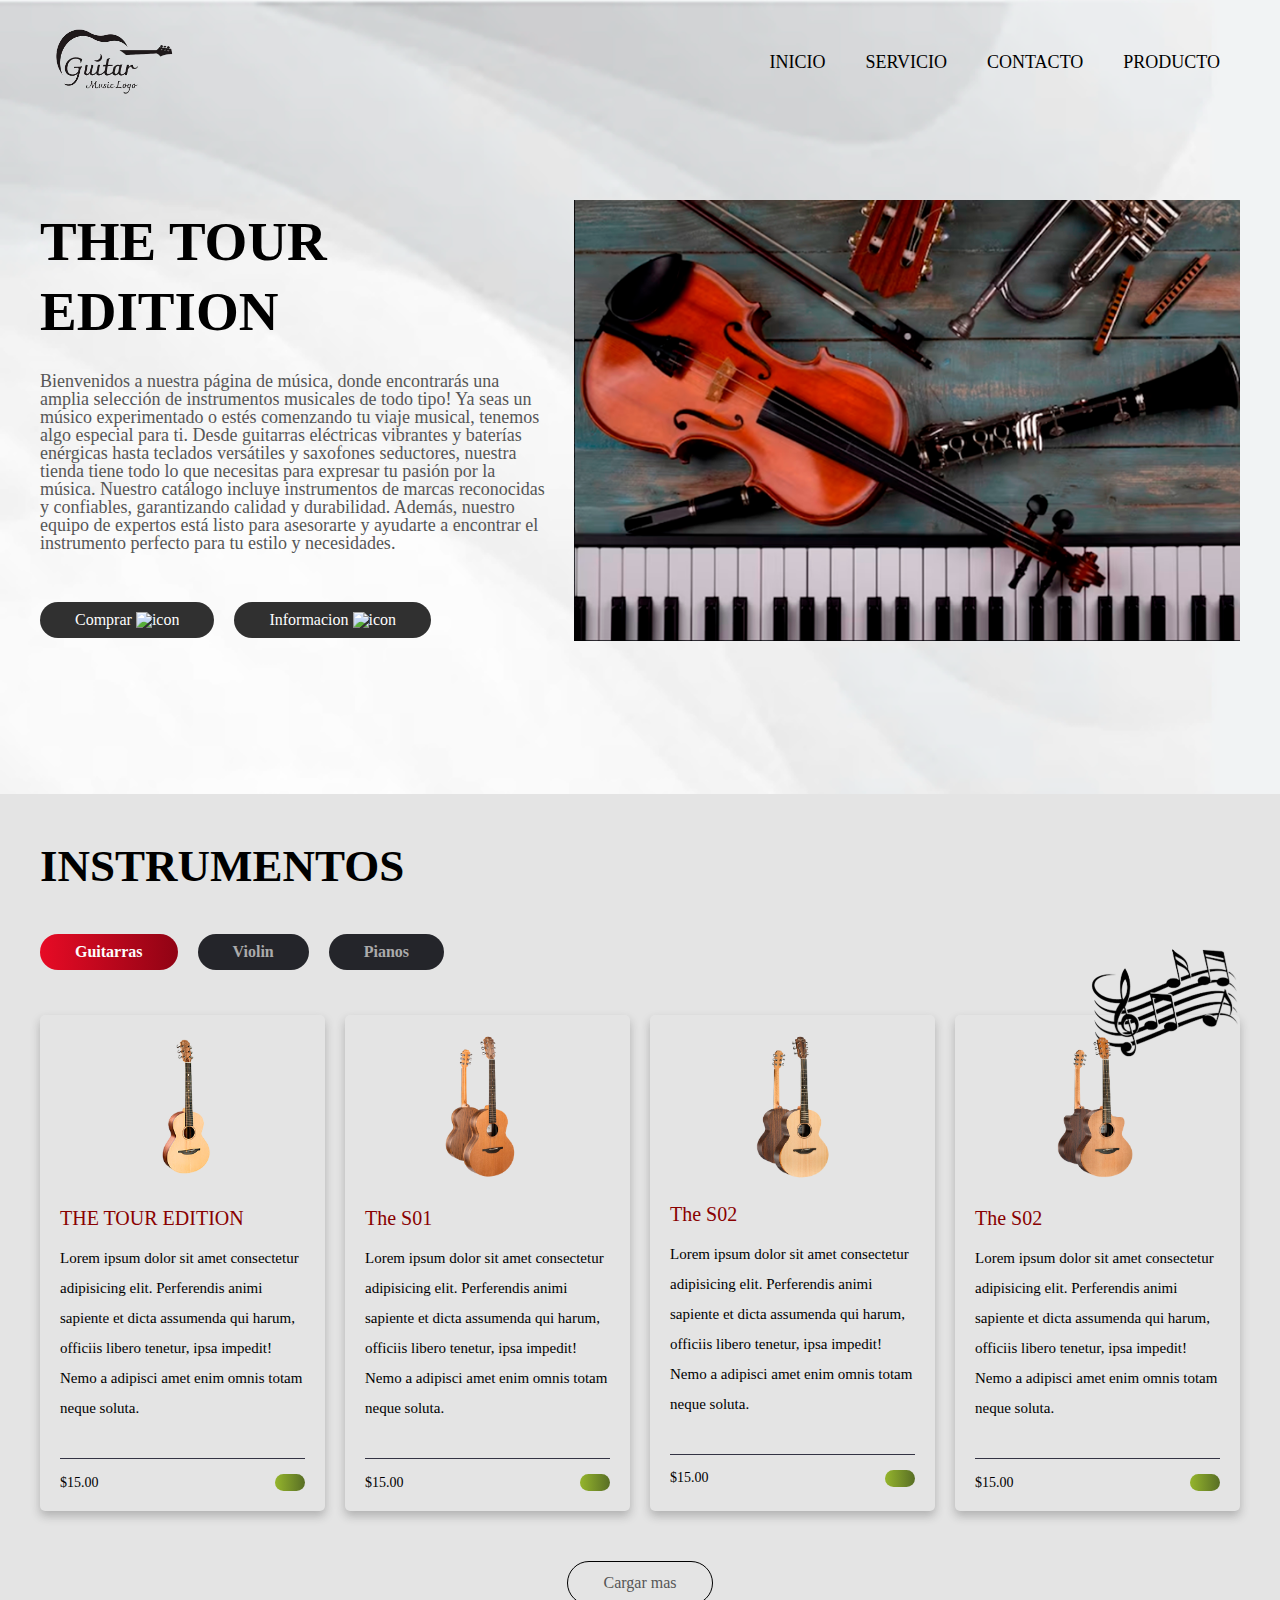
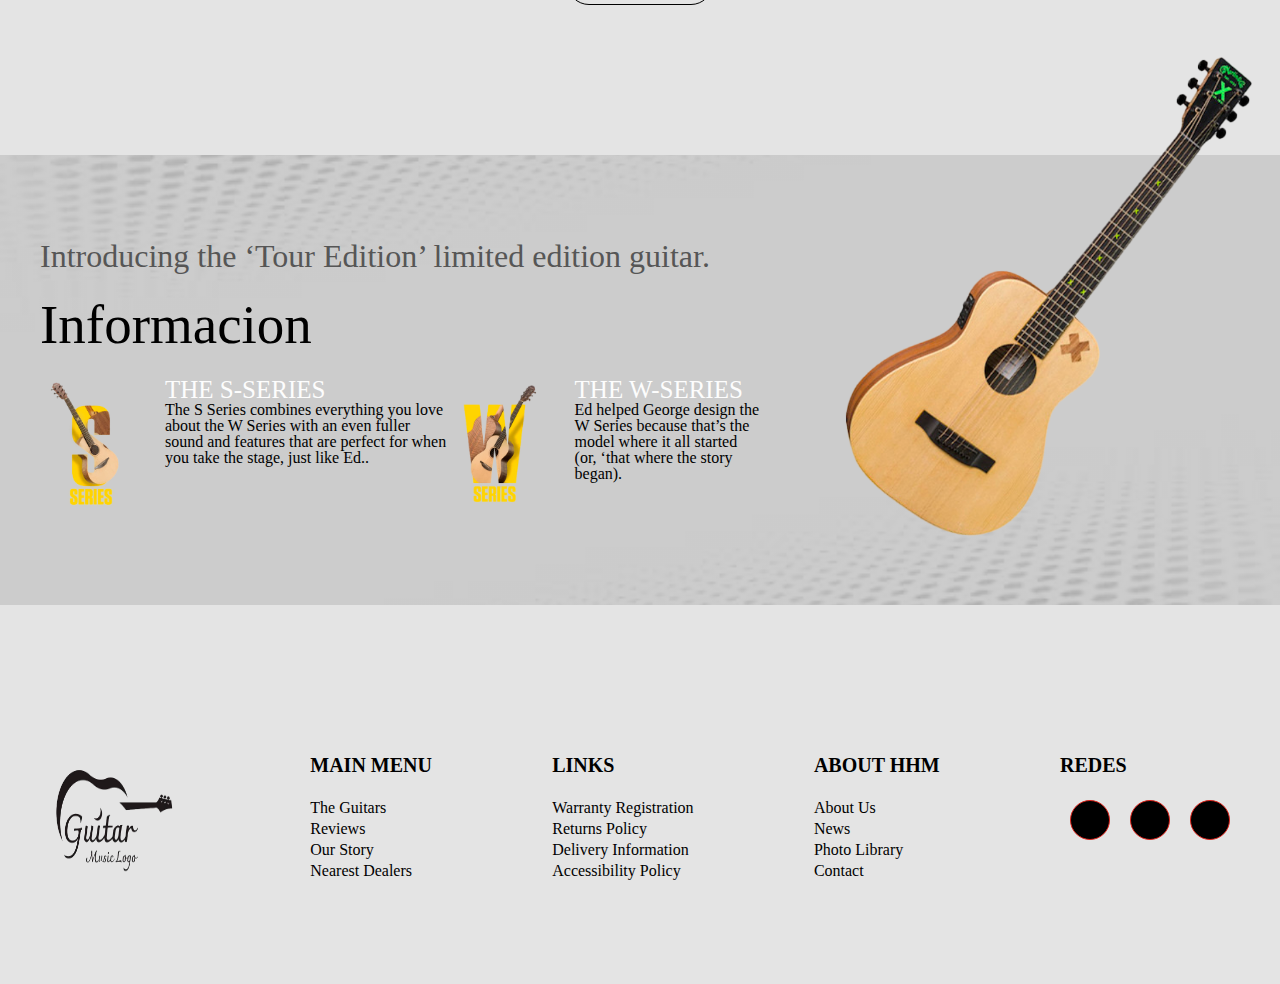
==== index.html @ 5d6569d9 "Rename pagina.html to index.html" ====
<!DOCTYPE html>
<html lang="es">

<head>
    <meta charset="UTF-8">
    <TItle>Pagina</TItle>
    <link rel="stylesheet" href="reset.css">
    <link rel="stylesheet" href="practica.css">
</head>

<body>
    <header>
        <div class="menu container">
            <a href="#"><img src="imagenes/logo.png" class="logo" alt="logo"></a>
            <input type="checkbox" id="menu">
            <label for="menu"><img src="images/menu.png" class="menu-icono" alt="menu-logo"></label>
            <nav class="navbar">
                <ul>
                    <li><a href="#">Inicio</a></li>
                    <li><a href="#">Servicio</a></li>
                    <li><a href="#">Contacto</a></li>
                    <li><a href="#">Producto</a></li>
                </ul>
            </nav>
        </div>

        <div class="header-content container">
            <div class="header-txt">
                <h1>THE TOUR EDITION</h1>
                <p>
                    Bienvenidos a nuestra página de música, donde encontrarás una amplia selección de instrumentos
                    musicales de todo tipo! Ya seas un músico experimentado o estés comenzando tu viaje musical, tenemos
                    algo especial para ti. Desde guitarras eléctricas vibrantes y baterías enérgicas hasta teclados
                    versátiles y saxofones seductores, nuestra tienda tiene todo lo que necesitas para expresar tu
                    pasión por la música. Nuestro catálogo incluye instrumentos de marcas reconocidas y confiables,
                    garantizando calidad y durabilidad. Además, nuestro equipo de expertos está listo para asesorarte y
                    ayudarte a encontrar el instrumento perfecto para tu estilo y necesidades.
                </p>

                <div class="botones">
                    <a href="#" class="btn-1">Comprar <img class="icon" src="images/car.svg" alt="icon"></a>
                    <a href="#" class="btn-2">Informacion <img class="icon" src="images/arrow.svg" alt="icon"></a>
                </div>
            </div>
            <div class="header-img">
                <img src="imagenes/instrumentos.png" class="instrumento" alt="instrumento">
            </div>
        </div>

    </header>

    <main class="product-menu">
        <div class="container">


            <div class="product">
                <h2 class="title">Instrumentos</h2>
                <img class="nota" src="imagenes/nota.png" alt="">
            </div>

            <div class="menu-nav">
                <div id="pro1" class="tab active">Guitarras</div>
                <div id="pro2" class="tab">Violin</div>
                <div id="pro3" class="tab">Pianos</div>
            </div>

            <div class="pro1 tab-content">
                <div class="box-container-1">

                    <div class="box-1">
                        <div class="image">
                            <img src="imagenes/guitarra.png" alt="">
                        </div>
                        <div class="content">
                            <h3>THE TOUR EDITION</h3>
                            <p>Lorem ipsum dolor sit amet consectetur adipisicing elit. Perferendis animi sapiente et
                                dicta assumenda qui harum, officiis libero tenetur, ipsa impedit! Nemo a adipisci amet
                                enim omnis totam neque soluta.</p>
                            <div class="icons">
                                <span class="price">$15.00</span>
                                <span class="buy"><img src="images/car.svg" alt=""></span>
                            </div>
                        </div>
                    </div>
                    <div class="box-1">
                        <div class="image">
                            <img src="imagenes/guitarra2.png" alt="">
                        </div>
                        <div class="content">
                            <h3>The S01</h3>
                            <p>Lorem ipsum dolor sit amet consectetur adipisicing elit. Perferendis animi sapiente et
                                dicta assumenda qui harum, officiis libero tenetur, ipsa impedit! Nemo a adipisci amet
                                enim omnis totam neque soluta.</p>
                            <div class="icons">
                                <span class="price">$15.00</span>
                                <span class="buy"><img src="images/car.svg" alt=""></span>
                            </div>
                        </div>
                    </div>
                    <div class="box-1">
                        <div class="image">
                            <img src="imagenes/guitarra3.png" alt="">
                        </div>
                        <div class="content">
                            <h3>The S02</h3>
                            <p>Lorem ipsum dolor sit amet consectetur adipisicing elit. Perferendis animi sapiente et
                                dicta assumenda qui harum, officiis libero tenetur, ipsa impedit! Nemo a adipisci amet
                                enim omnis totam neque soluta.</p>
                            <div class="icons">
                                <span class="price">$15.00</span>
                                <span class="buy"><img src="images/car.svg" alt=""></span>
                            </div>
                        </div>
                    </div>
                    <div class="box-1">
                        <div class="image">
                            <img src="imagenes/guitarra4.png" alt="">
                        </div>
                        <div class="content">
                            <h3>The S02</h3>
                            <p>Lorem ipsum dolor sit amet consectetur adipisicing elit. Perferendis animi sapiente et
                                dicta assumenda qui harum, officiis libero tenetur, ipsa impedit! Nemo a adipisci amet
                                enim omnis totam neque soluta.</p>
                            <div class="icons">
                                <span class="price">$15.00</span>
                                <span class="buy"><img src="images/car.svg" alt=""></span>
                            </div>
                        </div>
                    </div>
                    <div class="box-1">
                        <div class="image">
                            <img src="imagenes/guitarra5.png" alt="">
                        </div>
                        <div class="content">
                            <h3>The S03</h3>
                            <p>Lorem ipsum dolor sit amet consectetur adipisicing elit. Perferendis animi sapiente et
                                dicta assumenda qui harum, officiis libero tenetur, ipsa impedit! Nemo a adipisci amet
                                enim omnis totam neque soluta.</p>
                            <div class="icons">
                                <span class="price">$15.00</span>
                                <span class="buy"><img src="images/car.svg" alt=""></span>
                            </div>
                        </div>
                    </div>
                    <div class="box-1">
                        <div class="image">
                            <img src="imagenes/guitarra6.png" alt="">
                        </div>
                        <div class="content">
                            <h3>The S04</h3>
                            <p>Lorem ipsum dolor sit amet consectetur adipisicing elit. Perferendis animi sapiente et
                                dicta assumenda qui harum, officiis libero tenetur, ipsa impedit! Nemo a adipisci amet
                                enim omnis totam neque soluta.</p>
                            <div class="icons">
                                <span class="price">$15.00</span>
                                <span class="buy"><img src="images/car.svg" alt=""></span>
                            </div>
                        </div>
                    </div>
                    <div class="box-1">
                        <div class="image">
                            <img src="imagenes/guitarra7.png" alt="">
                        </div>
                        <div class="content">
                            <h3>THE EQUALS EDITION</h3>
                            <p>Lorem ipsum dolor sit amet consectetur adipisicing elit. Perferendis animi sapiente et
                                dicta assumenda qui harum, officiis libero tenetur, ipsa impedit! Nemo a adipisci amet
                                enim omnis totam neque soluta.</p>
                            <div class="icons">
                                <span class="price">$15.00</span>
                                <span class="buy"><img src="images/car.svg" alt=""></span>
                            </div>
                        </div>
                    </div>
                    <div class="box-1">
                        <div class="image">
                            <img src="imagenes/guitarra8.png"">
                            </div>
                            <div class=" content">
                            <h3>The W01</h3>
                            <p>Lorem ipsum dolor sit amet consectetur adipisicing elit. Perferendis animi sapiente et
                                dicta assumenda qui harum, officiis libero tenetur, ipsa impedit! Nemo a adipisci amet
                                enim omnis totam neque soluta.</p>
                            <div class="icons">
                                <span class="price">$15.00</span>
                                <span class="buy"><img src="images/car.svg" alt=""></span>
                            </div>
                        </div>
                    </div>
                    <div class="box-1">
                        <div class="image">
                            <img src="imagenes/guitarra9.png" alt="">
                        </div>
                        <div class="content">
                            <h3>The W02</h3>
                            <p>Lorem ipsum dolor sit amet consectetur adipisicing elit. Perferendis animi sapiente et
                                dicta assumenda qui harum, officiis libero tenetur, ipsa impedit! Nemo a adipisci amet
                                enim omnis totam neque soluta.</p>
                            <div class="icons">
                                <span class="price">$15.00</span>
                                <span class="buy"><img src="images/car.svg" alt=""></span>
                            </div>
                        </div>
                    </div>
                    <div class="box-1">
                        <div class="image">
                            <img src="imagenes/guitarra10.png" alt="">
                        </div>
                        <div class="content">
                            <h3>The W03</h3>
                            <p>Lorem ipsum dolor sit amet consectetur adipisicing elit. Perferendis animi sapiente et
                                dicta assumenda qui harum, officiis libero tenetur, ipsa impedit! Nemo a adipisci amet
                                enim omnis totam neque soluta.</p>
                            <div class="icons">
                                <span class="price">$15.00</span>
                                <span class="buy"><img src="images/car.svg" alt=""></span>
                            </div>
                        </div>
                    </div>

                </div>
                <center>
                    <div class="load-more" id="load-more-1">Cargar mas</div>
                </center>
            </div>

            <div class="pro2 tab-content">
                <div class="box-container-2">

                    <div class="box-2">
                        <div class="image">
                            <img src="imagenes/Violin1.png" alt="">
                        </div>
                        <div class="content">
                            <h3>Violin</h3>
                            <p>Lorem ipsum dolor sit amet consectetur adipisicing elit. Perferendis animi sapiente et
                                dicta assumenda qui harum, officiis libero tenetur, ipsa impedit! Nemo a adipisci amet
                                enim omnis totam neque soluta.</p>
                            <div class="icons">
                                <span class="price">$15.00</span>
                                <span class="buy"><img src="images/car.svg" alt=""></span>
                            </div>
                        </div>
                    </div>
                    <div class="box-2">
                        <div class="image">
                            <img src="imagenes/Violin1.png" alt="">
                        </div>
                        <div class="content">
                            <h3>Violin</h3>
                            <p>Lorem ipsum dolor sit amet consectetur adipisicing elit. Perferendis animi sapiente et
                                dicta assumenda qui harum, officiis libero tenetur, ipsa impedit! Nemo a adipisci amet
                                enim omnis totam neque soluta.</p>
                            <div class="icons">
                                <span class="price">$15.00</span>
                                <span class="buy"><img src="images/car.svg" alt=""></span>
                            </div>
                        </div>
                    </div>
                    <div class="box-2">
                        <div class="image">
                            <img src="imagenes/Violin1.png" alt="">
                        </div>
                        <div class="content">
                            <h3>Violin</h3>
                            <p>Lorem ipsum dolor sit amet consectetur adipisicing elit. Perferendis animi sapiente et
                                dicta assumenda qui harum, officiis libero tenetur, ipsa impedit! Nemo a adipisci amet
                                enim omnis totam neque soluta.</p>
                            <div class="icons">
                                <span class="price">$15.00</span>
                                <span class="buy"><img src="images/car.svg" alt=""></span>
                            </div>
                        </div>
                    </div>
                    <div class="box-2">
                        <div class="image">
                            <img src="imagenes/Violin1.png" alt="">
                        </div>
                        <div class="content">
                            <h3>Violin</h3>
                            <p>Lorem ipsum dolor sit amet consectetur adipisicing elit. Perferendis animi sapiente et
                                dicta assumenda qui harum, officiis libero tenetur, ipsa impedit! Nemo a adipisci amet
                                enim omnis totam neque soluta.</p>
                            <div class="icons">
                                <span class="price">$15.00</span>
                                <span class="buy"><img src="images/car.svg" alt=""></span>
                            </div>
                        </div>
                    </div>
                    <div class="box-2">
                        <div class="image">
                            <img src="imagenes/Violin1.png" alt="">
                        </div>
                        <div class="content">
                            <h3>Violin</h3>
                            <p>Lorem ipsum dolor sit amet consectetur adipisicing elit. Perferendis animi sapiente et
                                dicta assumenda qui harum, officiis libero tenetur, ipsa impedit! Nemo a adipisci amet
                                enim omnis totam neque soluta.</p>
                            <div class="icons">
                                <span class="price">$15.00</span>
                                <span class="buy"><img src="images/car.svg" alt=""></span>
                            </div>
                        </div>
                    </div>
                    <div class="box-2">
                        <div class="image">
                            <img src="imagenes/Violin1.png" alt="">
                        </div>
                        <div class="content">
                            <h3>Violin</h3>
                            <p>Lorem ipsum dolor sit amet consectetur adipisicing elit. Perferendis animi sapiente et
                                dicta assumenda qui harum, officiis libero tenetur, ipsa impedit! Nemo a adipisci amet
                                enim omnis totam neque soluta.</p>
                            <div class="icons">
                                <span class="price">$15.00</span>
                                <span class="buy"><img src="images/car.svg" alt=""></span>
                            </div>
                        </div>
                    </div>
                    <div class="box-2">
                        <div class="image">
                            <img src="imagenes/Violin1.png" alt="">
                        </div>
                        <div class="content">
                            <h3>Violin</h3>
                            <p>Lorem ipsum dolor sit amet consectetur adipisicing elit. Perferendis animi sapiente et
                                dicta assumenda qui harum, officiis libero tenetur, ipsa impedit! Nemo a adipisci amet
                                enim omnis totam neque soluta.</p>
                            <div class="icons">
                                <span class="price">$15.00</span>
                                <span class="buy"><img src="images/car.svg" alt=""></span>
                            </div>
                        </div>
                    </div>
                    <div class="box-2">
                        <div class="image">
                            <img src="imagenes/Violin1.png" alt="">
                        </div>
                        <div class="content">
                            <h3>Violin</h3>
                            <p>Lorem ipsum dolor sit amet consectetur adipisicing elit. Perferendis animi sapiente et
                                dicta assumenda qui harum, officiis libero tenetur, ipsa impedit! Nemo a adipisci amet
                                enim omnis totam neque soluta.</p>
                            <div class="icons">
                                <span class="price">$15.00</span>
                                <span class="buy"><img src="images/car.svg" alt=""></span>
                            </div>
                        </div>
                    </div>
                    <div class="box-2">
                        <div class="image">
                            <img src="imagenes/Violin1.png" alt="">
                        </div>
                        <div class="content">
                            <h3>Violin</h3>
                            <p>Lorem ipsum dolor sit amet consectetur adipisicing elit. Perferendis animi sapiente et
                                dicta assumenda qui harum, officiis libero tenetur, ipsa impedit! Nemo a adipisci amet
                                enim omnis totam neque soluta.</p>
                            <div class="icons">
                                <span class="price">$15.00</span>
                                <span class="buy"><img src="images/car.svg" alt=""></span>
                            </div>
                        </div>
                    </div>
                    <div class="box-2">
                        <div class="image">
                            <img src="imagenes/Violin1.png" alt="">
                        </div>
                        <div class="content">
                            <h3>Violin</h3>
                            <p>Lorem ipsum dolor sit amet consectetur adipisicing elit. Perferendis animi sapiente et
                                dicta assumenda qui harum, officiis libero tenetur, ipsa impedit! Nemo a adipisci amet
                                enim omnis totam neque soluta.</p>
                            <div class="icons">
                                <span class="price">$15.00</span>
                                <span class="buy"><img src="images/car.svg" alt=""></span>
                            </div>
                        </div>
                    </div>

                </div>
                <center>
                    <div class="load-more" id="load-more-2">Cargar mas</div>
                </center>
            </div>

            <div class="pro3 tab-content">
                <div class="box-container-3">

                    <div class="box-3">
                        <div class="image">
                            <img src="imagenes/piano1.png">
                        </div>
                        <div class="content">
                            <h3>Piano</h3>
                            <p>Lorem ipsum dolor sit amet consectetur adipisicing elit. Perferendis animi sapiente et
                                dicta assumenda qui harum, officiis libero tenetur, ipsa impedit! Nemo a adipisci amet
                                enim omnis totam neque soluta.</p>
                            <div class="icons">
                                <span class="price">$15.00</span>
                                <span class="buy"><img src="images/car.svg" alt=""></span>
                            </div>
                        </div>
                    </div>
                    <div class="box-3">
                        <div class="image">
                            <img src="imagenes/piano1.png">
                        </div>
                        <div class="content">
                            <h3>Piano</h3>
                            <p>Lorem ipsum dolor sit amet consectetur adipisicing elit. Perferendis animi sapiente et
                                dicta assumenda qui harum, officiis libero tenetur, ipsa impedit! Nemo a adipisci amet
                                enim omnis totam neque soluta.</p>
                            <div class="icons">
                                <span class="price">$15.00</span>
                                <span class="buy"><img src="images/car.svg" alt=""></span>
                            </div>
                        </div>
                    </div>
                    <div class="box-3">
                        <div class="image">
                            <img src="imagenes/piano1.png">
                        </div>
                        <div class="content">
                            <h3>Piano</h3>
                            <p>Lorem ipsum dolor sit amet consectetur adipisicing elit. Perferendis animi sapiente et
                                dicta assumenda qui harum, officiis libero tenetur, ipsa impedit! Nemo a adipisci amet
                                enim omnis totam neque soluta.</p>
                            <div class="icons">
                                <span class="price">$15.00</span>
                                <span class="buy"><img src="images/car.svg" alt=""></span>
                            </div>
                        </div>
                    </div>
                    <div class="box-3">
                        <div class="image">
                            <img src="imagenes/piano1.png">
                        </div>
                        <div class="content">
                            <h3>Piano</h3>
                            <p>Lorem ipsum dolor sit amet consectetur adipisicing elit. Perferendis animi sapiente et
                                dicta assumenda qui harum, officiis libero tenetur, ipsa impedit! Nemo a adipisci amet
                                enim omnis totam neque soluta.</p>
                            <div class="icons">
                                <span class="price">$15.00</span>
                                <span class="buy"><img src="images/car.svg" alt=""></span>
                            </div>
                        </div>
                    </div>
                    <div class="box-3">
                        <div class="image">
                            <img src="imagenes/piano1.png">
                        </div>
                        <div class="content">
                            <h3>Piano</h3>
                            <p>Lorem ipsum dolor sit amet consectetur adipisicing elit. Perferendis animi sapiente et
                                dicta assumenda qui harum, officiis libero tenetur, ipsa impedit! Nemo a adipisci amet
                                enim omnis totam neque soluta.</p>
                            <div class="icons">
                                <span class="price">$15.00</span>
                                <span class="buy"><img src="images/car.svg" alt=""></span>
                            </div>
                        </div>
                    </div>
                    <div class="box-3">
                        <div class="image">
                            <img src="imagenes/piano1.png">
                        </div>
                        <div class="content">
                            <h3>Piano</h3>
                            <p>Lorem ipsum dolor sit amet consectetur adipisicing elit. Perferendis animi sapiente et
                                dicta assumenda qui harum, officiis libero tenetur, ipsa impedit! Nemo a adipisci amet
                                enim omnis totam neque soluta.</p>
                            <div class="icons">
                                <span class="price">$15.00</span>
                                <span class="buy"><img src="images/car.svg" alt=""></span>
                            </div>
                        </div>
                    </div>
                    <div class="box-3">
                        <div class="image">
                            <img src="imagenes/piano1.png">
                        </div>
                        <div class="content">
                            <h3>Piano</h3>
                            <p>Lorem ipsum dolor sit amet consectetur adipisicing elit. Perferendis animi sapiente et
                                dicta assumenda qui harum, officiis libero tenetur, ipsa impedit! Nemo a adipisci amet
                                enim omnis totam neque soluta.</p>
                            <div class="icons">
                                <span class="price">$15.00</span>
                                <span class="buy"><img src="images/car.svg" alt=""></span>
                            </div>
                        </div>
                    </div>
                    <div class="box-3">
                        <div class="image">
                            <img src="imagenes/piano1.png">
                        </div>
                        <div class="content">
                            <h3>Piano</h3>
                            <p>Lorem ipsum dolor sit amet consectetur adipisicing elit. Perferendis animi sapiente et
                                dicta assumenda qui harum, officiis libero tenetur, ipsa impedit! Nemo a adipisci amet
                                enim omnis totam neque soluta.</p>
                            <div class="icons">
                                <span class="price">$15.00</span>
                                <span class="buy"><img src="images/car.svg" alt=""></span>
                            </div>
                        </div>
                    </div>
                    <div class="box-3">
                        <div class="image">
                            <img src="imagenes/piano1.png">
                        </div>
                        <div class="content">
                            <h3>Piano</h3>
                            <p>Lorem ipsum dolor sit amet consectetur adipisicing elit. Perferendis animi sapiente et
                                dicta assumenda qui harum, officiis libero tenetur, ipsa impedit! Nemo a adipisci amet
                                enim omnis totam neque soluta.</p>
                            <div class="icons">
                                <span class="price">$15.00</span>
                                <span class="buy"><img src="images/car.svg" alt=""></span>
                            </div>
                        </div>
                    </div>
                    <div class="box-3">
                        <div class="image">
                            <img src="imagenes/piano1.png">
                        </div>
                        <div class="content">
                            <h3>Piano</h3>
                            <p>Lorem ipsum dolor sit amet consectetur adipisicing elit. Perferendis animi sapiente et
                                dicta assumenda qui harum, officiis libero tenetur, ipsa impedit! Nemo a adipisci amet
                                enim omnis totam neque soluta.</p>
                            <div class="icons">
                                <span class="price">$15.00</span>
                                <span class="buy"><img src="images/car.svg" alt=""></span>
                            </div>
                        </div>
                    </div>

                </div>
                <center>
                    <div class="load-more" id="load-more-3">Cargar mas</div>
                </center>
            </div>


        </div>
    </main>

    <section class="info">
        <div class="info-content container">

            <div class="info-txt">
                <p>Introducing the ‘Tour Edition’ limited edition guitar.</p>
                <h2>Informacion</h2>

                <div class="info-sec">

                    <div class="info-1">
                        <img src="imagenes/info1.png" alt="">
                        <div class="info-2">
                            <h3>THE S-SERIES</h3>
                            <p>
                                The S Series combines everything you love about the W Series with an even fuller sound and features that are perfect for when you take the stage, just like Ed..
                            </p>
                        </div>
                    </div>
                    <div class="info-1">
                        <img src="imagenes/info2.png" alt="">
                        <div class="info-2">
                            <h3>THE W-SERIES</h3>
                            <p>
                                Ed helped George design the W Series because that’s the model where it all started (or, ‘that where the story began). 
                            </p>
                        </div>
                    </div>

                </div>

            </div>

            <div class="info-img">
                <img src="imagenes/ima2.png" alt="">
            </div>

        </div>
    </section>

    <footer class="footer container">

        <img class="logo-2" src="imagenes/logo.png" alt="">

        <div class="links">
            <h4>MAIN MENU</h4>
            <ul>
                <li><a href="#">The Guitars</a></li>
                <li><a href="#">Reviews</a></li>
                <li><a href="#">Our Story</a></li>
                <li><a href="#">Nearest Dealers</a></li>
            </ul>

        </div>

        <div class="links">
            <h4>LINKS</h4>
            <ul>
                <li><a href="#">Warranty Registration</a></li>
                <li><a href="#">Returns Policy</a></li>
                <li><a href="#">Delivery Information</a></li>
                <li><a href="#">Accessibility Policy</a></li>
            </ul>

        </div>

        <div class="links">
            <h4>ABOUT HHM</h4>
            <ul>
                <li><a href="#">About Us</a></li>
                <li><a href="#">News</a></li>
                <li><a href="#">Photo Library</a></li>
                <li><a href="#">Contact</a></li>
            </ul>

        </div>

        <div class="links">
            <h4>Redes</h4>
            <div class="socials">
                <a href="https://www.facebook.com/jhoansebastian.jhoancolorado/">
                    <div class="social">
                        <img src="images/s1.svg" alt="">
                    </div>
                </a>
                <a href="https://twitter.com/sebasti06182047">
                    <div class="social">
                        <img src="images/s2.svg" alt="">
                    </div>
                </a>
                <a href="https://www.instagram.com/jhoanmorac/">
                    <div class="social">
                        <img src="images/s3.svg" alt="">
                    </div>
                </a>
            </div>

        </div>
    </footer>

    <script src="script.js"></script>
</body>

</html>
---- practica.css ----
*{
    margin: 0;
    padding: 0;
    box-sizing: border-box;
    text-decoration: none;
}
body{
    background-color: #e4e4e4;
}
header{
    background-image: url(imagenes/bg1.png);
    background-position: center center;
    background-repeat: no-repeat;
    background-size: cover;
}
.container{
    max-width: 1200px;
    margin: 0 auto;
}
.menu{
    position: absolute;
    top: 20px;
    left: 0;
    right: 0;
    display: flex;
    align-items: center;
    justify-content: space-between;
    z-index: 1000;
}
.logo{
    width: 150px;
}
.menu .navbar ul{
    list-style: none;
}
.menu .navbar ul li{
    position: relative;
    float: left;
}
.menu .navbar ul li a{
    font-size: 18px;
    padding: 20px;
    color: #000000;
    display: block;
    text-transform: uppercase;
}
.menu .navbar ul li a:hover{
    color: #E70B25;
    font-weight: bold;
}
#menu{
    display: none;
}
.menu-icono{
    width: 25px;
}
.menu label{
    cursor: pointer;
    display: none;
}
.header-content{
    display: flex;
    align-items: center;
    padding: 200px 0 150px 0;
}
.header-txt{
    width: 48%;
    padding-right: 25px;
}
.header-txt h1{
    font-size: 55px;
    line-height: 70px;
    font-weight: 800;
    margin-bottom: 25px;
    color: #000000;
}
.header-txt p{
    font-size: 18px;
    color: #565656;
}
.header-img{
    width: 60%;
}
.instrumento{
    width: 100%;
}
.botones{
    display: flex;
    margin-top: 50px;
}
.btn-1{
    display: inline-block;
    background-color: #303030;
    padding: 10px 35px;
    margin-right: 20px;
    color: #FDFDFD;
    border-radius: 25px;
}
.btn-2{
    display: inline-block;
    background-color: #303030;
    padding: 10px 35px;
    margin-right: 20px;
    color: #FDFDFD;
    border-radius: 25px;
}
.btn-1:hover{
    background: linear-gradient(90deg, #f3031f 0%, #bc0217 100%) ;
}
.btn-2:hover{
    background: linear-gradient(90deg, #f3031f 0%, #bc0217 100%) ;
}
.icon{
    width: 20px;
}
.product-menu{
    padding: 50px 0 150px 0;
}
.title{
    color: #000000;
    font-weight: bold;
    font-size: 45px;
    text-transform: uppercase;
    margin-bottom: 45px;
}
.product{
    display: flex;
    position: relative;
}
.nota{
    right: 0;
    position: absolute;
    bottom: -130px;
    width: 150px;
}
.menu-nav{
    display: flex;
    margin-bottom:45px;

}
.tab{
    margin-right: 20px;
    text-align: center;
    padding: 10px 35px;
    border-radius: 25px;
    color:#ABABAB ;
    font-size: 16px;
    font-weight: 800;
    background-color: #24252a;
    cursor:pointer
}
.tab.active{
    background: linear-gradient(90deg, #E70B25 0%, #900314 100%);
    color: #FDFDFD;
}
.tab.active:after{
    content: "";
    position: absolute;
    width: 100%;
}
.tab-content{
    display: none;
}
.tab-content.visible{
    display: initial;
}
.box-container-1,
.box-container-2,
.box-container-3{
    display: grid;
    grid-template-columns: repeat(auto-fit,minmax(250px,1fr));
    gap: 20px;
}
.box-1,
.box-2,
.box-3{
    background-position: center center;
    background-repeat: no-repeat;
    background-size: cover;
    padding: 20px;
    border-radius: 5px;
    z-index: 1000;
    box-shadow: 0 5px 10px rgba(45, 45, 45, 0.279);
    display: none;
}
.box-1:nth-child(1),
.box-1:nth-child(2),
.box-1:nth-child(3),
.box-1:nth-child(4){
    display: inline-block;
}
.box-2:nth-child(1),
.box-2:nth-child(2),
.box-2:nth-child(3),
.box-2:nth-child(4){
    display: inline-block;
}
.box-3:nth-child(1),
.box-3:nth-child(2),
.box-3:nth-child(3),
.box-3:nth-child(4){
    display: inline-block;
}
.image{
    margin-bottom: 20px;
    text-align: center;
}
.image img{
    width: 100px;
}
.content h3{
    font-size: 20px;
    color: #890000;
}
.content p{
    font-size: 15px;
    color: #000000;
    line-height: 2;
    padding: 15px 0;
}
.btn{
    display: inline-block;
    padding: 10px 30px;
    border: 1px solid #334;
    color: #334;
    font-size: 16px;
}
.btn:hover{
    background-color: rgb(220, 20, 60);
    border-color: rgb(220, 20, 60);
    color: #FDFDFD;
}
.icons{
    display: flex;
    align-items: center;
    justify-content: space-between;
    margin-top: 20px;
    padding-top: 15px;
    border-top: 1px solid #334;

}
.price{
    font-size: 14px;
    color: #000000;
}
.buy{
    padding: 1px 15px 0 15px;
    border-radius: 15px;
    background: linear-gradient(90deg, #95b52c 0%, #586e25 100%);
}
.buy img{
    width: 15%;
}
.load-more{
    margin-top: 50px;
    display: inline-block;
    padding: 13px 35px;
    border-radius: 25px;
    border: 1px solid #000000;
    color: #565656;
    font-size: 16px;
    cursor: pointer;
}
.load-more:hover{
    background: linear-gradient(90deg, #E70B25 0%, #961726 100%);
    border-color: rgb(220, 20, 60);
    color: #FDFDFD;
}
.info{
    background-image: linear-gradient(rgba(0,0,0,0.2), rgba(0,0,0,0.2)),url(imagenes/istockphoto-1037437274-612x612.jpg);
    background-position: center center;
    background-repeat: no-repeat;
    background-size: cover;
    height: 50vh;
}
.info-content{
    display: flex;
    position: relative;
}
.info-txt{
    width: 60%;
    margin-top: 85px;

}
.info-txt h2{
    color: #000000;
    font-size: 55px;
    margin-bottom: 25px;

}
.info-txt p{
    font-size: 32px;
    color: #565656;
    margin-bottom: 25px;

}
.info-sec{
    display:flex;

}
.info-1{
    display: flex;
}
.info-1 img{
    width: 100px;
    top: 250px;
}
.info-2{
    margin-left: 25px;
}
.info-2 h3{
    color: #FDFDFD;
    font-size: 25px;

}
.info-2 p{
    color: #000000;
    font-size: 16px;
}
.info-img{
    position: absolute;
    right: -55px;
    top: -103px;
}
.info-img img{
    width: 500px;
}
.footer{
    padding: 150px 0 100px 0;
    display: flex;
    justify-content: space-between;
}
.logo-2{
    width: 150px;
}
.links h4{
    color: #000000;
    font-weight: bold;
    text-transform: uppercase;
    font-size: 20px;
    margin-bottom: 25px;
}
.links ul li a{
    color: #000000;
    font-size: 16px;
    margin-bottom: 5px;
    display: inline-block;
}
.socials{
    display: flex;
}
.social {
    margin: 0 10px;
    height: 40px;
    width: 40px;
    background-color: #000000;
    border: 1px solid #dd241b;
    border-radius: 50%;
}
.social:hover{
    background-color: #dd241b;
}
.social img{
    margin: 8px 0 0 10px;
}
@media(max-width:991px){
    .menu{
        padding: 20px;
    }
    .menu label{
        display: initial;
    }
    .menu .navbar{
        position: absolute;
        top: 100%;
        left: 0;
        right: 0;
        background-color: #f61706;
        display: none;
    }
    .menu .navbar ul li {
        width: 100%;
    }
    .menu .navbar ul li a:hover{
        color: #c0bdbd;
    }
    #menu:checked ~ .navbar{
        display: initial;
    }
    .header-content{
        flex-direction: column;
        padding: 100px 30px 30px 30px;
    }
    .header-txt{
        width: 100%;
        padding: 0;
        text-align: center;
    }
    .header-txt h1{
        font-size: 40px;
    }
    .botones{
        flex-direction: column;
        align-items: center;
    }
    .btn-1{
        margin: 0 0 20px 0;
    }
    .btn-2{
        margin: 0 0 20px 0;
    }
    .header-img{
        width: 100%;
        margin-top: 45px;
    }
    .product-menu{
        padding: 30px;
    }
    .title{
        margin-bottom: 20px;
    }
    .nota{
        display: none;
    }
    .menu-nav{
        flex-direction: column;
        align-items: center;
    }
    .tab{
        margin-bottom: 25px;
    }
    .box-container {
        grid-template-columns: 1fr;
    }
    .box .image{
        height: 200px;
    }
    .info{
        padding: 30px;
        height: 70vh;
    }
    .info-txt h2{
        font-size: 40px;
    }
    .info-content{
        flex-direction: column;
        align-items: center;
        text-align: center;
    }
    .info-txt{
        width: 100%;
        margin-top: 0px;
    }
    .info-txt p{
        margin-bottom: 5px;
    }
    .info-sec{
        flex-direction: column;
        padding: 0 35px;
    }
    .info-1{
        flex-direction: column;
        align-items: center;
        padding-top: 15px;
    }
    .info-2{
        margin-top: 10px;
        margin-left: 0px
    }
    .info-img img{
        display: none;
    }
    .socials{
        justify-content: center;
    }
    .social img{
        margin:8px 0 0 0;
    }
    .footer{
        padding: 30px;
        flex-direction: column;
        align-items: center;
        text-align: center;
    }
    .links h4{
        margin: 25px 0 10px 0;
    }
}
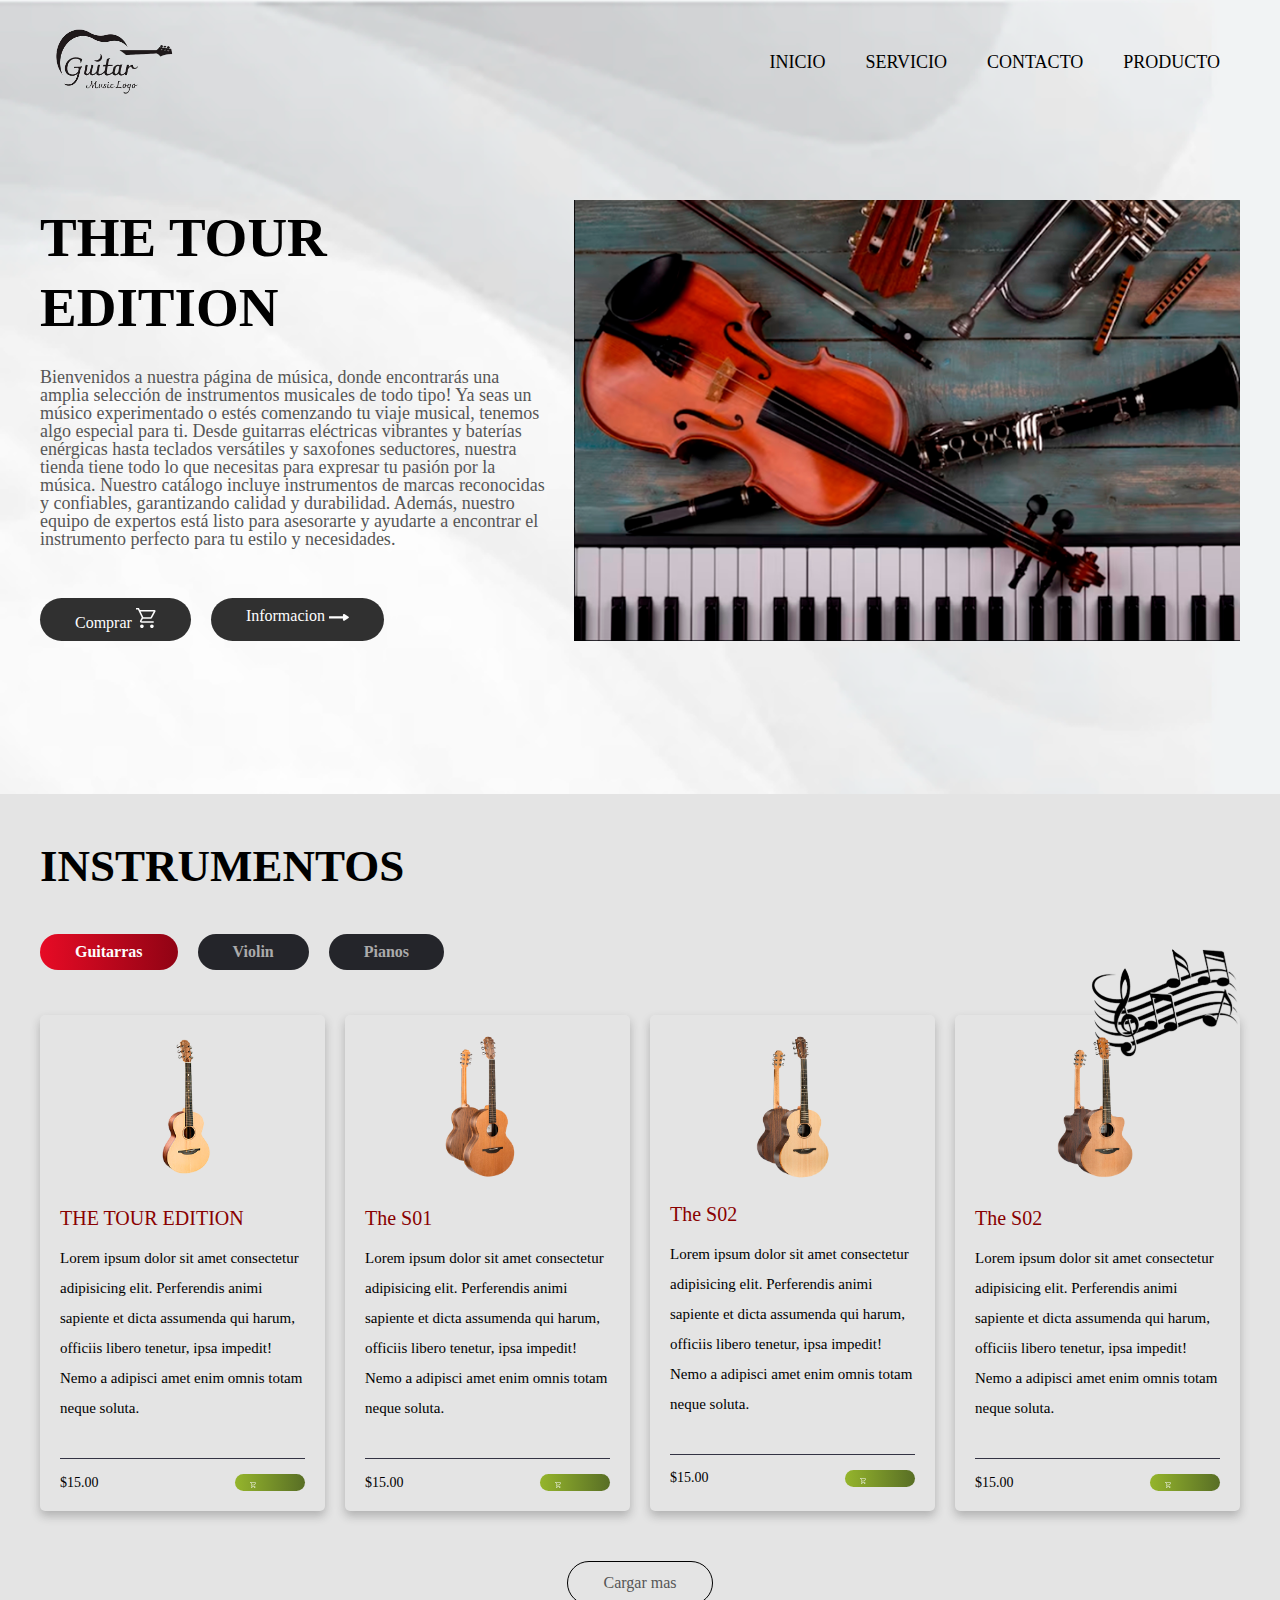
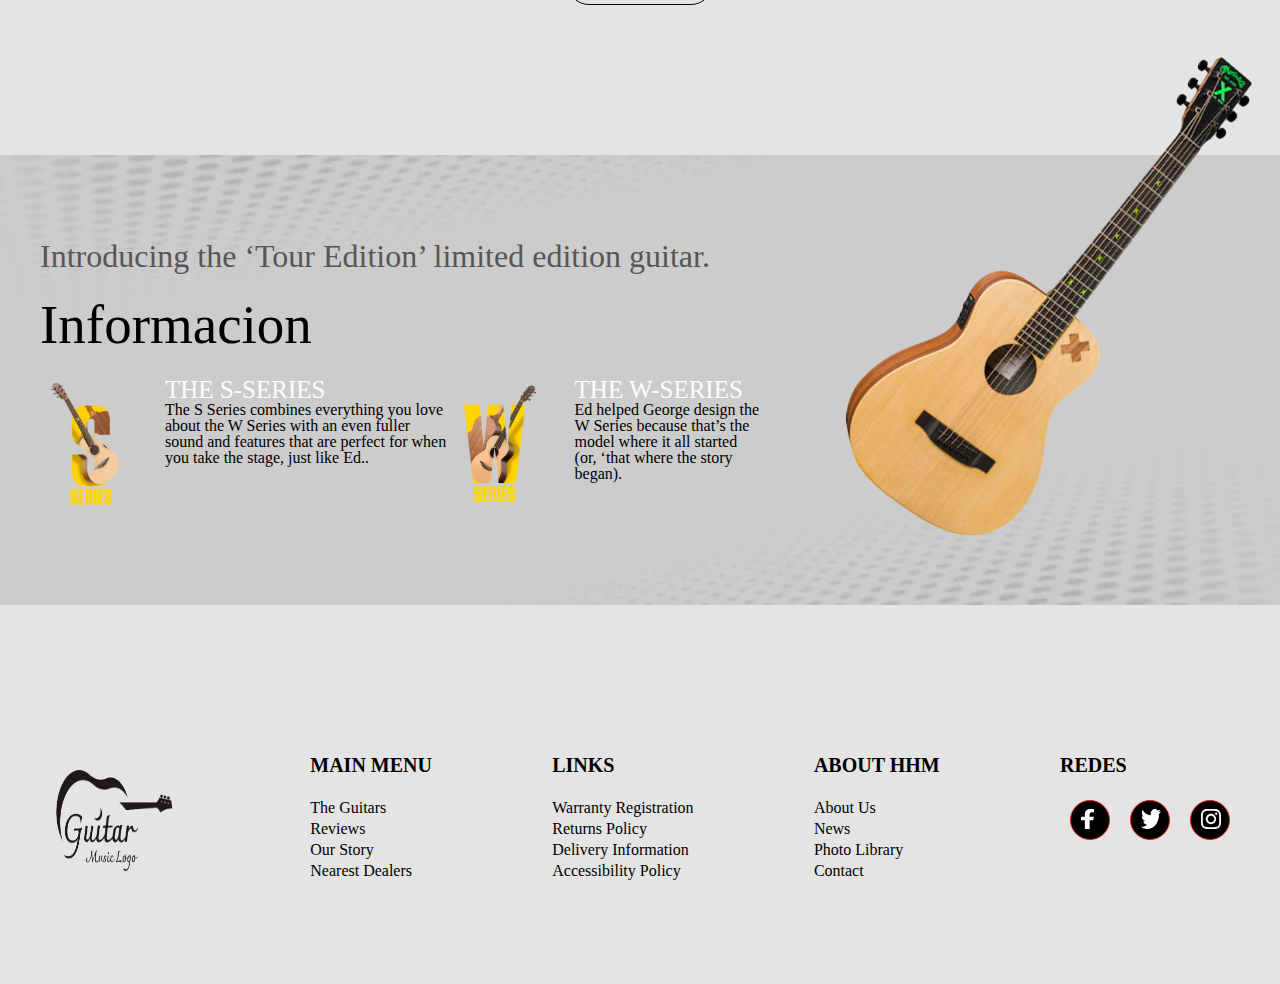
==== commit e2db3d36: "Merge branch 'master' of https://github.com/jsmorac/Pagina-musica" ====
--- a/index.html
+++ b/index.html
@@ -38,8 +38,8 @@
                 </p>
 
                 <div class="botones">
-                    <a href="#" class="btn-1">Comprar <img class="icon" src="images/car.svg" alt="icon"></a>
-                    <a href="#" class="btn-2">Informacion <img class="icon" src="images/arrow.svg" alt="icon"></a>
+                    <a href="#" class="btn-1">Comprar <img class="icon" src="imagenes/car.svg" alt="icon"></a>
+                    <a href="#" class="btn-2">Informacion <img class="icon" src="imagenes/arrow.svg" alt="icon"></a>
                 </div>
             </div>
             <div class="header-img">
@@ -78,7 +78,7 @@
                                 enim omnis totam neque soluta.</p>
                             <div class="icons">
                                 <span class="price">$15.00</span>
-                                <span class="buy"><img src="images/car.svg" alt=""></span>
+                                <span class="buy"><img src="imagenes/car.svg" alt=""></span>
                             </div>
                         </div>
                     </div>
@@ -93,7 +93,7 @@
                                 enim omnis totam neque soluta.</p>
                             <div class="icons">
                                 <span class="price">$15.00</span>
-                                <span class="buy"><img src="images/car.svg" alt=""></span>
+                                <span class="buy"><img src="imagenes/car.svg" alt=""></span>
                             </div>
                         </div>
                     </div>
@@ -108,7 +108,7 @@
                                 enim omnis totam neque soluta.</p>
                             <div class="icons">
                                 <span class="price">$15.00</span>
-                                <span class="buy"><img src="images/car.svg" alt=""></span>
+                                <span class="buy"><img src="imagenes/car.svg" alt=""></span>
                             </div>
                         </div>
                     </div>
@@ -123,7 +123,7 @@
                                 enim omnis totam neque soluta.</p>
                             <div class="icons">
                                 <span class="price">$15.00</span>
-                                <span class="buy"><img src="images/car.svg" alt=""></span>
+                                <span class="buy"><img src="imagenes/car.svg" alt=""></span>
                             </div>
                         </div>
                     </div>
@@ -138,7 +138,7 @@
                                 enim omnis totam neque soluta.</p>
                             <div class="icons">
                                 <span class="price">$15.00</span>
-                                <span class="buy"><img src="images/car.svg" alt=""></span>
+                                <span class="buy"><img src="imagenes/car.svg" alt=""></span>
                             </div>
                         </div>
                     </div>
@@ -153,7 +153,7 @@
                                 enim omnis totam neque soluta.</p>
                             <div class="icons">
                                 <span class="price">$15.00</span>
-                                <span class="buy"><img src="images/car.svg" alt=""></span>
+                                <span class="buy"><img src="imagenes/car.svg" alt=""></span>
                             </div>
                         </div>
                     </div>
@@ -168,7 +168,7 @@
                                 enim omnis totam neque soluta.</p>
                             <div class="icons">
                                 <span class="price">$15.00</span>
-                                <span class="buy"><img src="images/car.svg" alt=""></span>
+                                <span class="buy"><img src="imagenes/car.svg" alt=""></span>
                             </div>
                         </div>
                     </div>
@@ -183,7 +183,7 @@
                                 enim omnis totam neque soluta.</p>
                             <div class="icons">
                                 <span class="price">$15.00</span>
-                                <span class="buy"><img src="images/car.svg" alt=""></span>
+                                <span class="buy"><img src="imagenes/car.svg" alt=""></span>
                             </div>
                         </div>
                     </div>
@@ -198,7 +198,7 @@
                                 enim omnis totam neque soluta.</p>
                             <div class="icons">
                                 <span class="price">$15.00</span>
-                                <span class="buy"><img src="images/car.svg" alt=""></span>
+                                <span class="buy"><img src="imagenes/car.svg" alt=""></span>
                             </div>
                         </div>
                     </div>
@@ -213,7 +213,7 @@
                                 enim omnis totam neque soluta.</p>
                             <div class="icons">
                                 <span class="price">$15.00</span>
-                                <span class="buy"><img src="images/car.svg" alt=""></span>
+                                <span class="buy"><img src="imagenes/car.svg" alt=""></span>
                             </div>
                         </div>
                     </div>
@@ -238,142 +238,142 @@
                                 enim omnis totam neque soluta.</p>
                             <div class="icons">
                                 <span class="price">$15.00</span>
-                                <span class="buy"><img src="images/car.svg" alt=""></span>
-                            </div>
-                        </div>
-                    </div>
-                    <div class="box-2">
-                        <div class="image">
-                            <img src="imagenes/Violin1.png" alt="">
-                        </div>
-                        <div class="content">
-                            <h3>Violin</h3>
-                            <p>Lorem ipsum dolor sit amet consectetur adipisicing elit. Perferendis animi sapiente et
-                                dicta assumenda qui harum, officiis libero tenetur, ipsa impedit! Nemo a adipisci amet
-                                enim omnis totam neque soluta.</p>
-                            <div class="icons">
-                                <span class="price">$15.00</span>
-                                <span class="buy"><img src="images/car.svg" alt=""></span>
-                            </div>
-                        </div>
-                    </div>
-                    <div class="box-2">
-                        <div class="image">
-                            <img src="imagenes/Violin1.png" alt="">
-                        </div>
-                        <div class="content">
-                            <h3>Violin</h3>
-                            <p>Lorem ipsum dolor sit amet consectetur adipisicing elit. Perferendis animi sapiente et
-                                dicta assumenda qui harum, officiis libero tenetur, ipsa impedit! Nemo a adipisci amet
-                                enim omnis totam neque soluta.</p>
-                            <div class="icons">
-                                <span class="price">$15.00</span>
-                                <span class="buy"><img src="images/car.svg" alt=""></span>
-                            </div>
-                        </div>
-                    </div>
-                    <div class="box-2">
-                        <div class="image">
-                            <img src="imagenes/Violin1.png" alt="">
-                        </div>
-                        <div class="content">
-                            <h3>Violin</h3>
-                            <p>Lorem ipsum dolor sit amet consectetur adipisicing elit. Perferendis animi sapiente et
-                                dicta assumenda qui harum, officiis libero tenetur, ipsa impedit! Nemo a adipisci amet
-                                enim omnis totam neque soluta.</p>
-                            <div class="icons">
-                                <span class="price">$15.00</span>
-                                <span class="buy"><img src="images/car.svg" alt=""></span>
-                            </div>
-                        </div>
-                    </div>
-                    <div class="box-2">
-                        <div class="image">
-                            <img src="imagenes/Violin1.png" alt="">
-                        </div>
-                        <div class="content">
-                            <h3>Violin</h3>
-                            <p>Lorem ipsum dolor sit amet consectetur adipisicing elit. Perferendis animi sapiente et
-                                dicta assumenda qui harum, officiis libero tenetur, ipsa impedit! Nemo a adipisci amet
-                                enim omnis totam neque soluta.</p>
-                            <div class="icons">
-                                <span class="price">$15.00</span>
-                                <span class="buy"><img src="images/car.svg" alt=""></span>
-                            </div>
-                        </div>
-                    </div>
-                    <div class="box-2">
-                        <div class="image">
-                            <img src="imagenes/Violin1.png" alt="">
-                        </div>
-                        <div class="content">
-                            <h3>Violin</h3>
-                            <p>Lorem ipsum dolor sit amet consectetur adipisicing elit. Perferendis animi sapiente et
-                                dicta assumenda qui harum, officiis libero tenetur, ipsa impedit! Nemo a adipisci amet
-                                enim omnis totam neque soluta.</p>
-                            <div class="icons">
-                                <span class="price">$15.00</span>
-                                <span class="buy"><img src="images/car.svg" alt=""></span>
-                            </div>
-                        </div>
-                    </div>
-                    <div class="box-2">
-                        <div class="image">
-                            <img src="imagenes/Violin1.png" alt="">
-                        </div>
-                        <div class="content">
-                            <h3>Violin</h3>
-                            <p>Lorem ipsum dolor sit amet consectetur adipisicing elit. Perferendis animi sapiente et
-                                dicta assumenda qui harum, officiis libero tenetur, ipsa impedit! Nemo a adipisci amet
-                                enim omnis totam neque soluta.</p>
-                            <div class="icons">
-                                <span class="price">$15.00</span>
-                                <span class="buy"><img src="images/car.svg" alt=""></span>
-                            </div>
-                        </div>
-                    </div>
-                    <div class="box-2">
-                        <div class="image">
-                            <img src="imagenes/Violin1.png" alt="">
-                        </div>
-                        <div class="content">
-                            <h3>Violin</h3>
-                            <p>Lorem ipsum dolor sit amet consectetur adipisicing elit. Perferendis animi sapiente et
-                                dicta assumenda qui harum, officiis libero tenetur, ipsa impedit! Nemo a adipisci amet
-                                enim omnis totam neque soluta.</p>
-                            <div class="icons">
-                                <span class="price">$15.00</span>
-                                <span class="buy"><img src="images/car.svg" alt=""></span>
-                            </div>
-                        </div>
-                    </div>
-                    <div class="box-2">
-                        <div class="image">
-                            <img src="imagenes/Violin1.png" alt="">
-                        </div>
-                        <div class="content">
-                            <h3>Violin</h3>
-                            <p>Lorem ipsum dolor sit amet consectetur adipisicing elit. Perferendis animi sapiente et
-                                dicta assumenda qui harum, officiis libero tenetur, ipsa impedit! Nemo a adipisci amet
-                                enim omnis totam neque soluta.</p>
-                            <div class="icons">
-                                <span class="price">$15.00</span>
-                                <span class="buy"><img src="images/car.svg" alt=""></span>
-                            </div>
-                        </div>
-                    </div>
-                    <div class="box-2">
-                        <div class="image">
-                            <img src="imagenes/Violin1.png" alt="">
-                        </div>
-                        <div class="content">
-                            <h3>Violin</h3>
-                            <p>Lorem ipsum dolor sit amet consectetur adipisicing elit. Perferendis animi sapiente et
-                                dicta assumenda qui harum, officiis libero tenetur, ipsa impedit! Nemo a adipisci amet
-                                enim omnis totam neque soluta.</p>
-                            <div class="icons">
-                                <span class="price">$15.00</span>
-                                <span class="buy"><img src="images/car.svg" alt=""></span>
+                                <span class="buy"><img src="imagenes/car.svg" alt=""></span>
+                            </div>
+                        </div>
+                    </div>
+                    <div class="box-2">
+                        <div class="image">
+                            <img src="imagenes/Violin1.png" alt="">
+                        </div>
+                        <div class="content">
+                            <h3>Violin</h3>
+                            <p>Lorem ipsum dolor sit amet consectetur adipisicing elit. Perferendis animi sapiente et
+                                dicta assumenda qui harum, officiis libero tenetur, ipsa impedit! Nemo a adipisci amet
+                                enim omnis totam neque soluta.</p>
+                            <div class="icons">
+                                <span class="price">$15.00</span>
+                                <span class="buy"><img src="imagenes/car.svg" alt=""></span>
+                            </div>
+                        </div>
+                    </div>
+                    <div class="box-2">
+                        <div class="image">
+                            <img src="imagenes/Violin1.png" alt="">
+                        </div>
+                        <div class="content">
+                            <h3>Violin</h3>
+                            <p>Lorem ipsum dolor sit amet consectetur adipisicing elit. Perferendis animi sapiente et
+                                dicta assumenda qui harum, officiis libero tenetur, ipsa impedit! Nemo a adipisci amet
+                                enim omnis totam neque soluta.</p>
+                            <div class="icons">
+                                <span class="price">$15.00</span>
+                                <span class="buy"><img src="imagenes/car.svg" alt=""></span>
+                            </div>
+                        </div>
+                    </div>
+                    <div class="box-2">
+                        <div class="image">
+                            <img src="imagenes/Violin1.png" alt="">
+                        </div>
+                        <div class="content">
+                            <h3>Violin</h3>
+                            <p>Lorem ipsum dolor sit amet consectetur adipisicing elit. Perferendis animi sapiente et
+                                dicta assumenda qui harum, officiis libero tenetur, ipsa impedit! Nemo a adipisci amet
+                                enim omnis totam neque soluta.</p>
+                            <div class="icons">
+                                <span class="price">$15.00</span>
+                                <span class="buy"><img src="imagenes/car.svg" alt=""></span>
+                            </div>
+                        </div>
+                    </div>
+                    <div class="box-2">
+                        <div class="image">
+                            <img src="imagenes/Violin1.png" alt="">
+                        </div>
+                        <div class="content">
+                            <h3>Violin</h3>
+                            <p>Lorem ipsum dolor sit amet consectetur adipisicing elit. Perferendis animi sapiente et
+                                dicta assumenda qui harum, officiis libero tenetur, ipsa impedit! Nemo a adipisci amet
+                                enim omnis totam neque soluta.</p>
+                            <div class="icons">
+                                <span class="price">$15.00</span>
+                                <span class="buy"><img src="imagenes/car.svg" alt=""></span>
+                            </div>
+                        </div>
+                    </div>
+                    <div class="box-2">
+                        <div class="image">
+                            <img src="imagenes/Violin1.png" alt="">
+                        </div>
+                        <div class="content">
+                            <h3>Violin</h3>
+                            <p>Lorem ipsum dolor sit amet consectetur adipisicing elit. Perferendis animi sapiente et
+                                dicta assumenda qui harum, officiis libero tenetur, ipsa impedit! Nemo a adipisci amet
+                                enim omnis totam neque soluta.</p>
+                            <div class="icons">
+                                <span class="price">$15.00</span>
+                                <span class="buy"><img src="imagenes/car.svg" alt=""></span>
+                            </div>
+                        </div>
+                    </div>
+                    <div class="box-2">
+                        <div class="image">
+                            <img src="imagenes/Violin1.png" alt="">
+                        </div>
+                        <div class="content">
+                            <h3>Violin</h3>
+                            <p>Lorem ipsum dolor sit amet consectetur adipisicing elit. Perferendis animi sapiente et
+                                dicta assumenda qui harum, officiis libero tenetur, ipsa impedit! Nemo a adipisci amet
+                                enim omnis totam neque soluta.</p>
+                            <div class="icons">
+                                <span class="price">$15.00</span>
+                                <span class="buy"><img src="imagenes/car.svg" alt=""></span>
+                            </div>
+                        </div>
+                    </div>
+                    <div class="box-2">
+                        <div class="image">
+                            <img src="imagenes/Violin1.png" alt="">
+                        </div>
+                        <div class="content">
+                            <h3>Violin</h3>
+                            <p>Lorem ipsum dolor sit amet consectetur adipisicing elit. Perferendis animi sapiente et
+                                dicta assumenda qui harum, officiis libero tenetur, ipsa impedit! Nemo a adipisci amet
+                                enim omnis totam neque soluta.</p>
+                            <div class="icons">
+                                <span class="price">$15.00</span>
+                                <span class="buy"><img src="imagenes/car.svg" alt=""></span>
+                            </div>
+                        </div>
+                    </div>
+                    <div class="box-2">
+                        <div class="image">
+                            <img src="imagenes/Violin1.png" alt="">
+                        </div>
+                        <div class="content">
+                            <h3>Violin</h3>
+                            <p>Lorem ipsum dolor sit amet consectetur adipisicing elit. Perferendis animi sapiente et
+                                dicta assumenda qui harum, officiis libero tenetur, ipsa impedit! Nemo a adipisci amet
+                                enim omnis totam neque soluta.</p>
+                            <div class="icons">
+                                <span class="price">$15.00</span>
+                                <span class="buy"><img src="imagenes/car.svg" alt=""></span>
+                            </div>
+                        </div>
+                    </div>
+                    <div class="box-2">
+                        <div class="image">
+                            <img src="imagenes/Violin1.png" alt="">
+                        </div>
+                        <div class="content">
+                            <h3>Violin</h3>
+                            <p>Lorem ipsum dolor sit amet consectetur adipisicing elit. Perferendis animi sapiente et
+                                dicta assumenda qui harum, officiis libero tenetur, ipsa impedit! Nemo a adipisci amet
+                                enim omnis totam neque soluta.</p>
+                            <div class="icons">
+                                <span class="price">$15.00</span>
+                                <span class="buy"><img src="imagenes/car.svg" alt=""></span>
                             </div>
                         </div>
                     </div>
@@ -398,142 +398,142 @@
                                 enim omnis totam neque soluta.</p>
                             <div class="icons">
                                 <span class="price">$15.00</span>
-                                <span class="buy"><img src="images/car.svg" alt=""></span>
-                            </div>
-                        </div>
-                    </div>
-                    <div class="box-3">
-                        <div class="image">
-                            <img src="imagenes/piano1.png">
-                        </div>
-                        <div class="content">
-                            <h3>Piano</h3>
-                            <p>Lorem ipsum dolor sit amet consectetur adipisicing elit. Perferendis animi sapiente et
-                                dicta assumenda qui harum, officiis libero tenetur, ipsa impedit! Nemo a adipisci amet
-                                enim omnis totam neque soluta.</p>
-                            <div class="icons">
-                                <span class="price">$15.00</span>
-                                <span class="buy"><img src="images/car.svg" alt=""></span>
-                            </div>
-                        </div>
-                    </div>
-                    <div class="box-3">
-                        <div class="image">
-                            <img src="imagenes/piano1.png">
-                        </div>
-                        <div class="content">
-                            <h3>Piano</h3>
-                            <p>Lorem ipsum dolor sit amet consectetur adipisicing elit. Perferendis animi sapiente et
-                                dicta assumenda qui harum, officiis libero tenetur, ipsa impedit! Nemo a adipisci amet
-                                enim omnis totam neque soluta.</p>
-                            <div class="icons">
-                                <span class="price">$15.00</span>
-                                <span class="buy"><img src="images/car.svg" alt=""></span>
-                            </div>
-                        </div>
-                    </div>
-                    <div class="box-3">
-                        <div class="image">
-                            <img src="imagenes/piano1.png">
-                        </div>
-                        <div class="content">
-                            <h3>Piano</h3>
-                            <p>Lorem ipsum dolor sit amet consectetur adipisicing elit. Perferendis animi sapiente et
-                                dicta assumenda qui harum, officiis libero tenetur, ipsa impedit! Nemo a adipisci amet
-                                enim omnis totam neque soluta.</p>
-                            <div class="icons">
-                                <span class="price">$15.00</span>
-                                <span class="buy"><img src="images/car.svg" alt=""></span>
-                            </div>
-                        </div>
-                    </div>
-                    <div class="box-3">
-                        <div class="image">
-                            <img src="imagenes/piano1.png">
-                        </div>
-                        <div class="content">
-                            <h3>Piano</h3>
-                            <p>Lorem ipsum dolor sit amet consectetur adipisicing elit. Perferendis animi sapiente et
-                                dicta assumenda qui harum, officiis libero tenetur, ipsa impedit! Nemo a adipisci amet
-                                enim omnis totam neque soluta.</p>
-                            <div class="icons">
-                                <span class="price">$15.00</span>
-                                <span class="buy"><img src="images/car.svg" alt=""></span>
-                            </div>
-                        </div>
-                    </div>
-                    <div class="box-3">
-                        <div class="image">
-                            <img src="imagenes/piano1.png">
-                        </div>
-                        <div class="content">
-                            <h3>Piano</h3>
-                            <p>Lorem ipsum dolor sit amet consectetur adipisicing elit. Perferendis animi sapiente et
-                                dicta assumenda qui harum, officiis libero tenetur, ipsa impedit! Nemo a adipisci amet
-                                enim omnis totam neque soluta.</p>
-                            <div class="icons">
-                                <span class="price">$15.00</span>
-                                <span class="buy"><img src="images/car.svg" alt=""></span>
-                            </div>
-                        </div>
-                    </div>
-                    <div class="box-3">
-                        <div class="image">
-                            <img src="imagenes/piano1.png">
-                        </div>
-                        <div class="content">
-                            <h3>Piano</h3>
-                            <p>Lorem ipsum dolor sit amet consectetur adipisicing elit. Perferendis animi sapiente et
-                                dicta assumenda qui harum, officiis libero tenetur, ipsa impedit! Nemo a adipisci amet
-                                enim omnis totam neque soluta.</p>
-                            <div class="icons">
-                                <span class="price">$15.00</span>
-                                <span class="buy"><img src="images/car.svg" alt=""></span>
-                            </div>
-                        </div>
-                    </div>
-                    <div class="box-3">
-                        <div class="image">
-                            <img src="imagenes/piano1.png">
-                        </div>
-                        <div class="content">
-                            <h3>Piano</h3>
-                            <p>Lorem ipsum dolor sit amet consectetur adipisicing elit. Perferendis animi sapiente et
-                                dicta assumenda qui harum, officiis libero tenetur, ipsa impedit! Nemo a adipisci amet
-                                enim omnis totam neque soluta.</p>
-                            <div class="icons">
-                                <span class="price">$15.00</span>
-                                <span class="buy"><img src="images/car.svg" alt=""></span>
-                            </div>
-                        </div>
-                    </div>
-                    <div class="box-3">
-                        <div class="image">
-                            <img src="imagenes/piano1.png">
-                        </div>
-                        <div class="content">
-                            <h3>Piano</h3>
-                            <p>Lorem ipsum dolor sit amet consectetur adipisicing elit. Perferendis animi sapiente et
-                                dicta assumenda qui harum, officiis libero tenetur, ipsa impedit! Nemo a adipisci amet
-                                enim omnis totam neque soluta.</p>
-                            <div class="icons">
-                                <span class="price">$15.00</span>
-                                <span class="buy"><img src="images/car.svg" alt=""></span>
-                            </div>
-                        </div>
-                    </div>
-                    <div class="box-3">
-                        <div class="image">
-                            <img src="imagenes/piano1.png">
-                        </div>
-                        <div class="content">
-                            <h3>Piano</h3>
-                            <p>Lorem ipsum dolor sit amet consectetur adipisicing elit. Perferendis animi sapiente et
-                                dicta assumenda qui harum, officiis libero tenetur, ipsa impedit! Nemo a adipisci amet
-                                enim omnis totam neque soluta.</p>
-                            <div class="icons">
-                                <span class="price">$15.00</span>
-                                <span class="buy"><img src="images/car.svg" alt=""></span>
+                                <span class="buy"><img src="imagenes/car.svg" alt=""></span>
+                            </div>
+                        </div>
+                    </div>
+                    <div class="box-3">
+                        <div class="image">
+                            <img src="imagenes/piano1.png">
+                        </div>
+                        <div class="content">
+                            <h3>Piano</h3>
+                            <p>Lorem ipsum dolor sit amet consectetur adipisicing elit. Perferendis animi sapiente et
+                                dicta assumenda qui harum, officiis libero tenetur, ipsa impedit! Nemo a adipisci amet
+                                enim omnis totam neque soluta.</p>
+                            <div class="icons">
+                                <span class="price">$15.00</span>
+                                <span class="buy"><img src="imagenes/car.svg" alt=""></span>
+                            </div>
+                        </div>
+                    </div>
+                    <div class="box-3">
+                        <div class="image">
+                            <img src="imagenes/piano1.png">
+                        </div>
+                        <div class="content">
+                            <h3>Piano</h3>
+                            <p>Lorem ipsum dolor sit amet consectetur adipisicing elit. Perferendis animi sapiente et
+                                dicta assumenda qui harum, officiis libero tenetur, ipsa impedit! Nemo a adipisci amet
+                                enim omnis totam neque soluta.</p>
+                            <div class="icons">
+                                <span class="price">$15.00</span>
+                                <span class="buy"><img src="imagenes/car.svg" alt=""></span>
+                            </div>
+                        </div>
+                    </div>
+                    <div class="box-3">
+                        <div class="image">
+                            <img src="imagenes/piano1.png">
+                        </div>
+                        <div class="content">
+                            <h3>Piano</h3>
+                            <p>Lorem ipsum dolor sit amet consectetur adipisicing elit. Perferendis animi sapiente et
+                                dicta assumenda qui harum, officiis libero tenetur, ipsa impedit! Nemo a adipisci amet
+                                enim omnis totam neque soluta.</p>
+                            <div class="icons">
+                                <span class="price">$15.00</span>
+                                <span class="buy"><img src="imagenes/car.svg" alt=""></span>
+                            </div>
+                        </div>
+                    </div>
+                    <div class="box-3">
+                        <div class="image">
+                            <img src="imagenes/piano1.png">
+                        </div>
+                        <div class="content">
+                            <h3>Piano</h3>
+                            <p>Lorem ipsum dolor sit amet consectetur adipisicing elit. Perferendis animi sapiente et
+                                dicta assumenda qui harum, officiis libero tenetur, ipsa impedit! Nemo a adipisci amet
+                                enim omnis totam neque soluta.</p>
+                            <div class="icons">
+                                <span class="price">$15.00</span>
+                                <span class="buy"><img src="imagenes/car.svg" alt=""></span>
+                            </div>
+                        </div>
+                    </div>
+                    <div class="box-3">
+                        <div class="image">
+                            <img src="imagenes/piano1.png">
+                        </div>
+                        <div class="content">
+                            <h3>Piano</h3>
+                            <p>Lorem ipsum dolor sit amet consectetur adipisicing elit. Perferendis animi sapiente et
+                                dicta assumenda qui harum, officiis libero tenetur, ipsa impedit! Nemo a adipisci amet
+                                enim omnis totam neque soluta.</p>
+                            <div class="icons">
+                                <span class="price">$15.00</span>
+                                <span class="buy"><img src="imagenes/car.svg" alt=""></span>
+                            </div>
+                        </div>
+                    </div>
+                    <div class="box-3">
+                        <div class="image">
+                            <img src="imagenes/piano1.png">
+                        </div>
+                        <div class="content">
+                            <h3>Piano</h3>
+                            <p>Lorem ipsum dolor sit amet consectetur adipisicing elit. Perferendis animi sapiente et
+                                dicta assumenda qui harum, officiis libero tenetur, ipsa impedit! Nemo a adipisci amet
+                                enim omnis totam neque soluta.</p>
+                            <div class="icons">
+                                <span class="price">$15.00</span>
+                                <span class="buy"><img src="imagenes/car.svg" alt=""></span>
+                            </div>
+                        </div>
+                    </div>
+                    <div class="box-3">
+                        <div class="image">
+                            <img src="imagenes/piano1.png">
+                        </div>
+                        <div class="content">
+                            <h3>Piano</h3>
+                            <p>Lorem ipsum dolor sit amet consectetur adipisicing elit. Perferendis animi sapiente et
+                                dicta assumenda qui harum, officiis libero tenetur, ipsa impedit! Nemo a adipisci amet
+                                enim omnis totam neque soluta.</p>
+                            <div class="icons">
+                                <span class="price">$15.00</span>
+                                <span class="buy"><img src="imagenes/car.svg" alt=""></span>
+                            </div>
+                        </div>
+                    </div>
+                    <div class="box-3">
+                        <div class="image">
+                            <img src="imagenes/piano1.png">
+                        </div>
+                        <div class="content">
+                            <h3>Piano</h3>
+                            <p>Lorem ipsum dolor sit amet consectetur adipisicing elit. Perferendis animi sapiente et
+                                dicta assumenda qui harum, officiis libero tenetur, ipsa impedit! Nemo a adipisci amet
+                                enim omnis totam neque soluta.</p>
+                            <div class="icons">
+                                <span class="price">$15.00</span>
+                                <span class="buy"><img src="imagenes/car.svg" alt=""></span>
+                            </div>
+                        </div>
+                    </div>
+                    <div class="box-3">
+                        <div class="image">
+                            <img src="imagenes/piano1.png">
+                        </div>
+                        <div class="content">
+                            <h3>Piano</h3>
+                            <p>Lorem ipsum dolor sit amet consectetur adipisicing elit. Perferendis animi sapiente et
+                                dicta assumenda qui harum, officiis libero tenetur, ipsa impedit! Nemo a adipisci amet
+                                enim omnis totam neque soluta.</p>
+                            <div class="icons">
+                                <span class="price">$15.00</span>
+                                <span class="buy"><img src="imagenes/car.svg" alt=""></span>
                             </div>
                         </div>
                     </div>
@@ -629,17 +629,17 @@
             <div class="socials">
                 <a href="https://www.facebook.com/jhoansebastian.jhoancolorado/">
                     <div class="social">
-                        <img src="images/s1.svg" alt="">
+                        <img src="imagenes/s1.svg" alt="">
                     </div>
                 </a>
                 <a href="https://twitter.com/sebasti06182047">
                     <div class="social">
-                        <img src="images/s2.svg" alt="">
+                        <img src="imagenes/s2.svg" alt="">
                     </div>
                 </a>
                 <a href="https://www.instagram.com/jhoanmorac/">
                     <div class="social">
-                        <img src="images/s3.svg" alt="">
+                        <img src="imagenes/s3.svg" alt="">
                     </div>
                 </a>
             </div>
